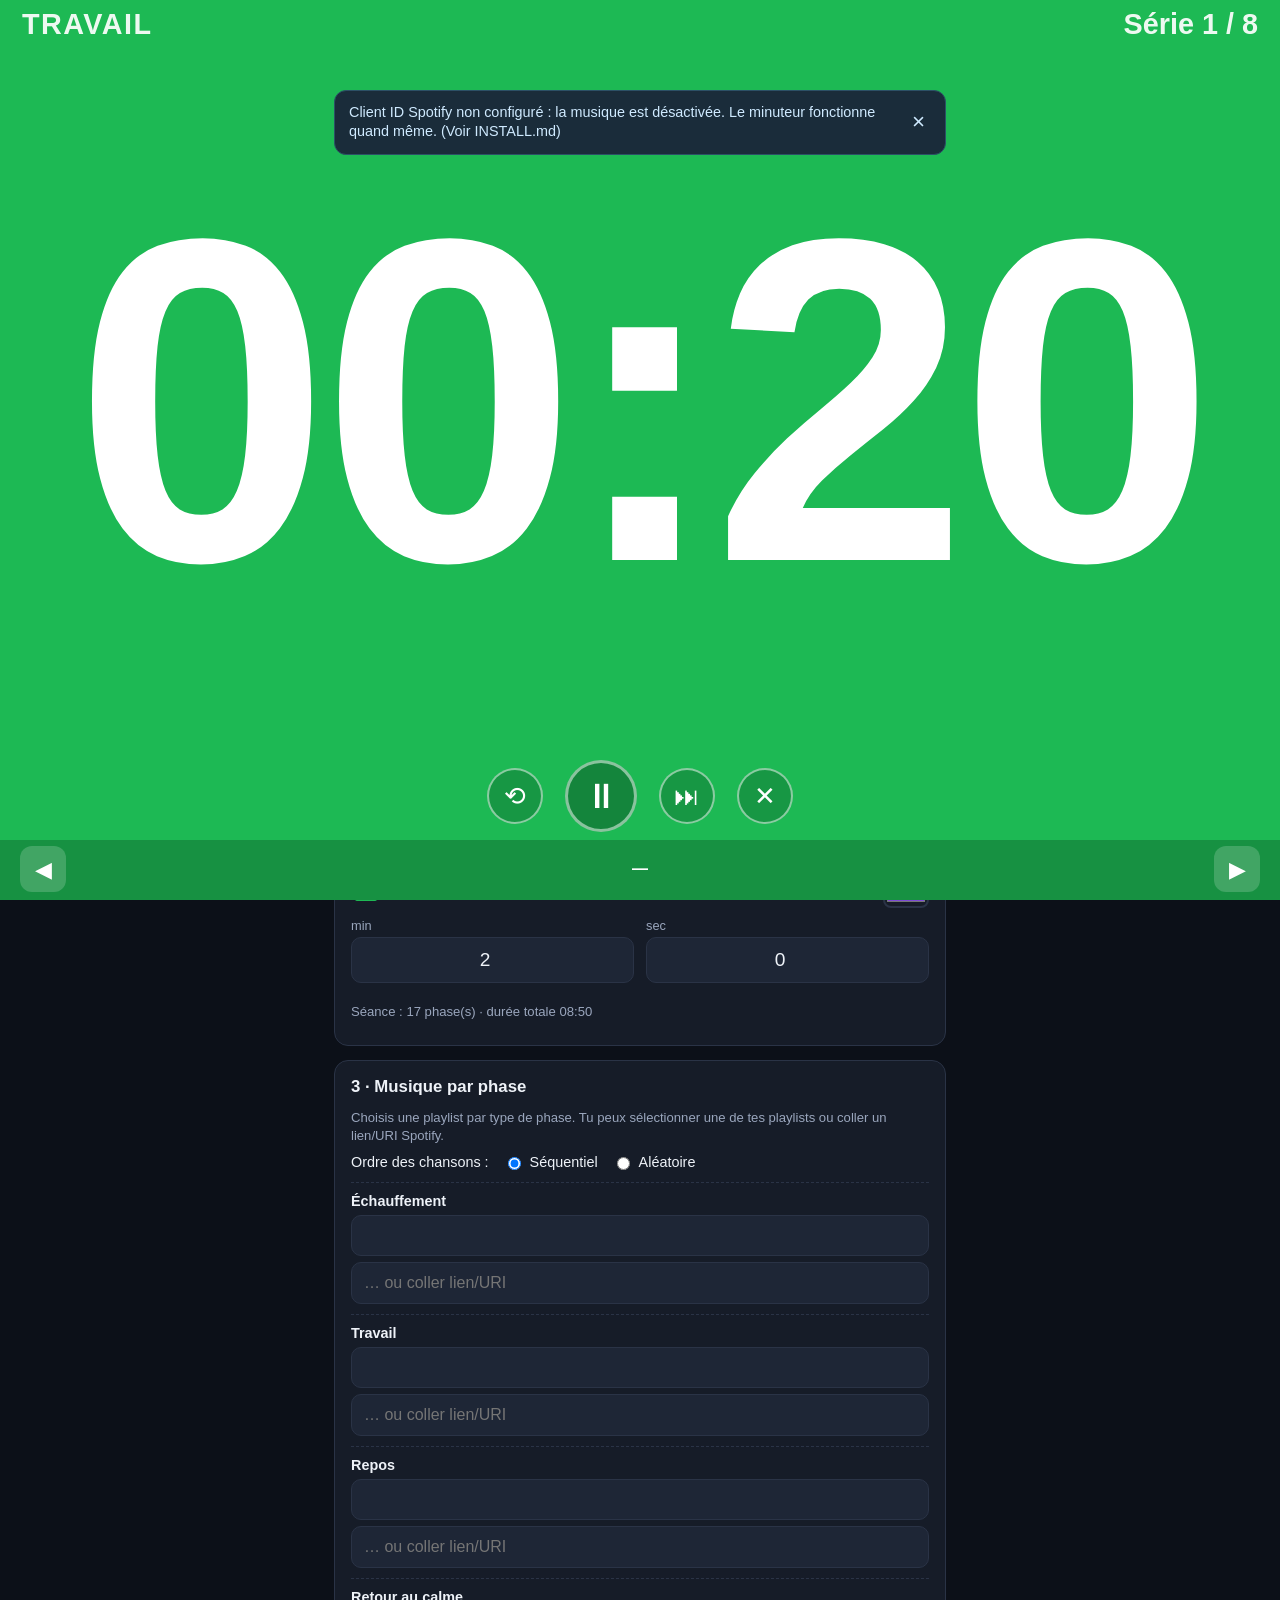
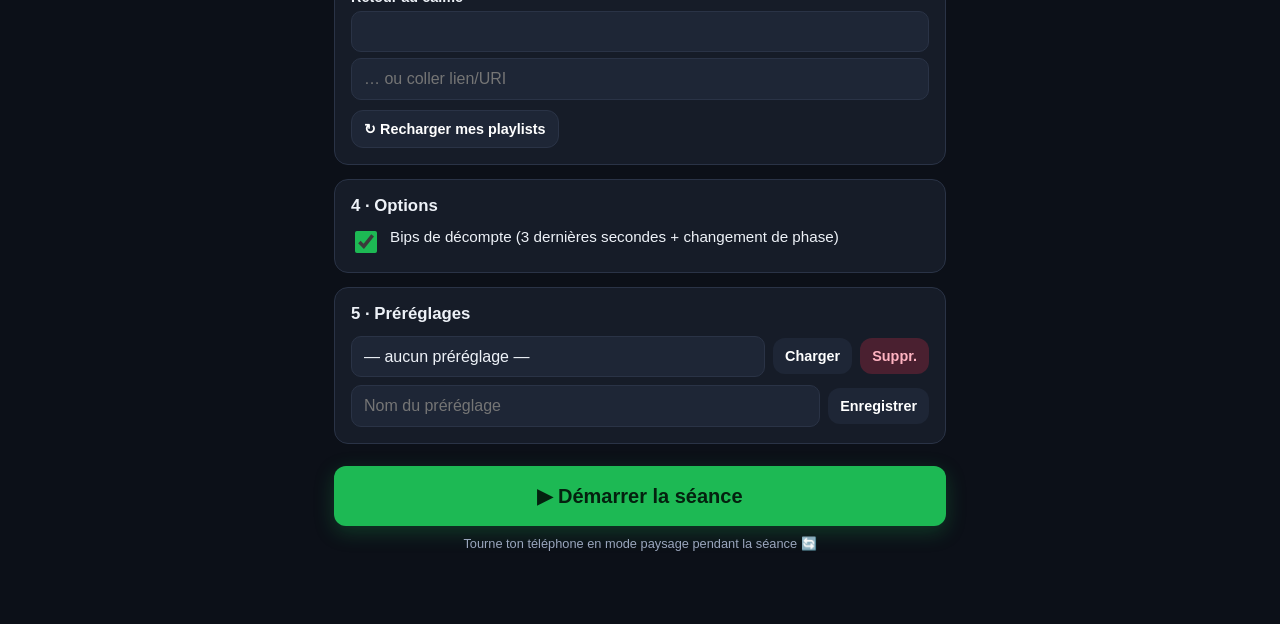
==== interval-timer/index.html @ 262f80fc "Add interval timer web app with Spotify control Personal landscape-first interval timer (climbing tr" ====
<!DOCTYPE html>
<html lang="fr">
<head>
  <meta charset="UTF-8" />
  <!-- viewport-fit=cover + user-scalable=no : plein écran propre sur téléphone -->
  <meta name="viewport" content="width=device-width, initial-scale=1, viewport-fit=cover, user-scalable=no" />
  <meta name="theme-color" content="#0c1018" />
  <meta name="description" content="Minuteur d'intervalles d'entraînement avec contrôle de la musique Spotify" />
  <title>Minuteur d'intervalles · Spotify</title>
  <link rel="stylesheet" href="css/style.css" />
</head>
<body>

  <!-- ============================================================= -->
  <!--  ÉCRAN DE CONFIGURATION (visible en portrait / hors séance)   -->
  <!-- ============================================================= -->
  <main id="config-screen" class="config-screen">

    <header class="app-header">
      <h1>Minuteur d'intervalles</h1>
      <p class="subtitle">Entraînement + musique Spotify</p>
    </header>

    <!-- Bandeau de message global (erreurs / infos en français) -->
    <div id="banner" class="banner" hidden>
      <span id="banner-text"></span>
      <button id="banner-close" class="banner-close" aria-label="Fermer">×</button>
    </div>

    <!-- ----------------------------------------------------------- -->
    <!--  SECTION : Connexion Spotify                                -->
    <!-- ----------------------------------------------------------- -->
    <section class="card">
      <h2>1 · Spotify</h2>

      <div id="spotify-disconnected">
        <p class="hint">Connecte ton compte Spotify Premium pour contrôler la musique.
          Le minuteur fonctionne aussi <strong>sans</strong> Spotify.</p>
        <button id="btn-connect" class="btn btn-spotify">Connecter Spotify</button>
      </div>

      <div id="spotify-connected" hidden>
        <p class="status-ok">✓ Connecté <span id="spotify-user-name"></span></p>

        <label class="field">
          <span>Appareil de lecture</span>
          <div class="row">
            <select id="device-select" class="select"></select>
            <button id="btn-refresh-devices" class="btn btn-small" title="Rafraîchir la liste">↻</button>
          </div>
        </label>
        <p class="hint">
          Si la liste est vide ou que la lecture ne démarre pas :
          ouvre l'app Spotify, lance une chanson 2 secondes, puis appuie sur ↻.
        </p>
        <button id="btn-wake-spotify" class="btn btn-secondary">Activer cet appareil (réveiller Spotify)</button>

        <label class="field" style="margin-top:1rem">
          <span>Volume Spotify</span>
          <input id="volume-slider" class="slider" type="range" min="0" max="100" value="60" />
        </label>

        <button id="btn-disconnect" class="btn btn-text">Se déconnecter</button>
      </div>
    </section>

    <!-- ----------------------------------------------------------- -->
    <!--  SECTION : Phases & durées                                  -->
    <!-- ----------------------------------------------------------- -->
    <section class="card">
      <h2>2 · Phases</h2>

      <!-- ÉCHAUFFEMENT (optionnel) -->
      <div class="phase-block" data-phase="warmup">
        <div class="phase-head">
          <label class="toggle">
            <input type="checkbox" id="warmup-enabled" />
            <span>Échauffement</span>
          </label>
          <span class="swatch-wrap">
            <input type="color" class="color-input" id="warmup-color" />
          </span>
        </div>
        <div class="duration-row">
          <label>min <input type="number" id="warmup-min" min="0" max="99" value="3" inputmode="numeric" /></label>
          <label>sec <input type="number" id="warmup-sec" min="0" max="59" value="0" inputmode="numeric" /></label>
        </div>
      </div>

      <!-- TRAVAIL -->
      <div class="phase-block" data-phase="work">
        <div class="phase-head">
          <span class="phase-name">Travail</span>
          <span class="swatch-wrap">
            <input type="color" class="color-input" id="work-color" />
          </span>
        </div>
        <div class="duration-row">
          <label>min <input type="number" id="work-min" min="0" max="99" value="0" inputmode="numeric" /></label>
          <label>sec <input type="number" id="work-sec" min="0" max="59" value="20" inputmode="numeric" /></label>
        </div>
      </div>

      <!-- REPOS -->
      <div class="phase-block" data-phase="rest">
        <div class="phase-head">
          <span class="phase-name">Repos</span>
          <span class="swatch-wrap">
            <input type="color" class="color-input" id="rest-color" />
          </span>
        </div>
        <div class="duration-row">
          <label>min <input type="number" id="rest-min" min="0" max="99" value="0" inputmode="numeric" /></label>
          <label>sec <input type="number" id="rest-sec" min="0" max="59" value="10" inputmode="numeric" /></label>
        </div>
      </div>

      <!-- NOMBRE DE SÉRIES -->
      <div class="phase-block">
        <div class="phase-head">
          <span class="phase-name">Nombre de séries</span>
          <input type="number" id="series-count" class="series-input" min="1" max="99" value="8" inputmode="numeric" />
        </div>
      </div>

      <!-- RETOUR AU CALME (optionnel) -->
      <div class="phase-block" data-phase="cooldown">
        <div class="phase-head">
          <label class="toggle">
            <input type="checkbox" id="cooldown-enabled" />
            <span>Retour au calme</span>
          </label>
          <span class="swatch-wrap">
            <input type="color" class="color-input" id="cooldown-color" />
          </span>
        </div>
        <div class="duration-row">
          <label>min <input type="number" id="cooldown-min" min="0" max="99" value="2" inputmode="numeric" /></label>
          <label>sec <input type="number" id="cooldown-sec" min="0" max="59" value="0" inputmode="numeric" /></label>
        </div>
      </div>

      <p class="hint" id="session-summary"></p>
    </section>

    <!-- ----------------------------------------------------------- -->
    <!--  SECTION : Musique par phase                                -->
    <!-- ----------------------------------------------------------- -->
    <section class="card">
      <h2>3 · Musique par phase</h2>
      <p class="hint">Choisis une playlist par type de phase. Tu peux sélectionner une de
        tes playlists ou coller un lien/URI Spotify.</p>

      <div class="music-order">
        <span>Ordre des chansons :</span>
        <label><input type="radio" name="track-order" value="sequential" checked /> Séquentiel</label>
        <label><input type="radio" name="track-order" value="random" /> Aléatoire</label>
      </div>

      <!-- Un bloc d'assignation par phase, généré ci-dessous -->
      <div class="playlist-assign" data-phase="warmup">
        <span class="pl-label">Échauffement</span>
        <select class="select playlist-select" data-phase="warmup"></select>
        <input class="input playlist-paste" data-phase="warmup" placeholder="… ou coller lien/URI" />
      </div>
      <div class="playlist-assign" data-phase="work">
        <span class="pl-label">Travail</span>
        <select class="select playlist-select" data-phase="work"></select>
        <input class="input playlist-paste" data-phase="work" placeholder="… ou coller lien/URI" />
      </div>
      <div class="playlist-assign" data-phase="rest">
        <span class="pl-label">Repos</span>
        <select class="select playlist-select" data-phase="rest"></select>
        <input class="input playlist-paste" data-phase="rest" placeholder="… ou coller lien/URI" />
      </div>
      <div class="playlist-assign" data-phase="cooldown">
        <span class="pl-label">Retour au calme</span>
        <select class="select playlist-select" data-phase="cooldown"></select>
        <input class="input playlist-paste" data-phase="cooldown" placeholder="… ou coller lien/URI" />
      </div>

      <button id="btn-reload-playlists" class="btn btn-small btn-secondary">↻ Recharger mes playlists</button>
    </section>

    <!-- ----------------------------------------------------------- -->
    <!--  SECTION : Sons & options                                   -->
    <!-- ----------------------------------------------------------- -->
    <section class="card">
      <h2>4 · Options</h2>
      <label class="toggle big">
        <input type="checkbox" id="beeps-enabled" checked />
        <span>Bips de décompte (3 dernières secondes + changement de phase)</span>
      </label>
    </section>

    <!-- ----------------------------------------------------------- -->
    <!--  SECTION : Préréglages                                      -->
    <!-- ----------------------------------------------------------- -->
    <section class="card">
      <h2>5 · Préréglages</h2>
      <div class="row">
        <select id="preset-select" class="select"></select>
        <button id="btn-load-preset" class="btn btn-small">Charger</button>
        <button id="btn-delete-preset" class="btn btn-small btn-danger">Suppr.</button>
      </div>
      <div class="row" style="margin-top:.5rem">
        <input id="preset-name" class="input" placeholder="Nom du préréglage" />
        <button id="btn-save-preset" class="btn btn-small">Enregistrer</button>
      </div>
    </section>

    <!-- BOUTON DÉMARRER -->
    <button id="btn-start" class="btn btn-primary btn-start">▶ Démarrer la séance</button>
    <p class="rotate-hint">Tourne ton téléphone en mode paysage pendant la séance 🔄</p>

  </main>


  <!-- ============================================================= -->
  <!--  ÉCRAN DE SÉANCE (plein écran, couleur par phase)             -->
  <!-- ============================================================= -->
  <section id="run-screen" class="run-screen" hidden>

    <!-- Bandeau haut : phase + série -->
    <div class="run-top">
      <span id="run-phase-name" class="run-phase-name">Travail</span>
      <span id="run-series" class="run-series">Série 1 / 8</span>
    </div>

    <!-- Le chiffre géant -->
    <div id="run-countdown" class="run-countdown">00:20</div>

    <!-- Barre de contrôle -->
    <div class="run-controls">
      <button id="btn-reset" class="ctrl" title="Réinitialiser">⟲</button>
      <button id="btn-pause" class="ctrl ctrl-main" title="Pause / Reprendre">⏸</button>
      <button id="btn-skip" class="ctrl" title="Passer la phase">⏭</button>
      <button id="btn-exit" class="ctrl" title="Quitter">✕</button>
    </div>

    <!-- Barre du bas : chanson en cours + flèches -->
    <div class="run-music">
      <button id="btn-prev-track" class="track-arrow" title="Chanson précédente">◀</button>
      <div class="track-info">
        <span id="track-title" class="track-title">—</span>
        <span id="track-artist" class="track-artist"></span>
      </div>
      <button id="btn-next-track" class="track-arrow" title="Chanson suivante">▶</button>
    </div>

  </section>

  <!-- Scripts (ordre = dépendances). Pas de build, pas de modules. -->
  <script src="js/config.js"></script>
  <script src="js/audio.js"></script>
  <script src="js/spotify-auth.js"></script>
  <script src="js/spotify-player.js"></script>
  <script src="js/timer-engine.js"></script>
  <script src="js/presets.js"></script>
  <script src="js/app.js"></script>
</body>
</html>
---- interval-timer/css/style.css ----
/* =====================================================================
 *  style.css — Minuteur d'intervalles. Mobile d'abord, fort contraste.
 *  Config = portrait ; Séance = plein écran avec chiffre géant en paysage.
 * ===================================================================== */

:root {
  --bg: #0c1018;
  --card: #161c28;
  --card-2: #1e2636;
  --line: #2a3346;
  --text: #eef2f8;
  --muted: #9aa6bd;
  --accent: #1db954;     /* vert Spotify */
  --danger: #e0455e;
  --radius: 14px;
}

* { box-sizing: border-box; }

html, body {
  margin: 0;
  padding: 0;
  background: var(--bg);
  color: var(--text);
  font-family: -apple-system, BlinkMacSystemFont, "Segoe UI", Roboto, Helvetica, Arial, sans-serif;
  -webkit-font-smoothing: antialiased;
  overscroll-behavior: none;
}

/* =========================== ÉCRAN CONFIG =========================== */
.config-screen {
  max-width: 640px;
  margin: 0 auto;
  padding: 16px 14px 60px;
}

.app-header { text-align: center; margin: 8px 0 18px; }
.app-header h1 { font-size: 1.5rem; margin: 0; }
.subtitle { color: var(--muted); margin: 4px 0 0; font-size: .9rem; }

.card {
  background: var(--card);
  border: 1px solid var(--line);
  border-radius: var(--radius);
  padding: 16px;
  margin-bottom: 14px;
}
.card h2 { margin: 0 0 12px; font-size: 1.05rem; color: var(--text); }

.hint { color: var(--muted); font-size: .82rem; line-height: 1.4; margin: 8px 0; }
.status-ok { color: var(--accent); font-weight: 600; }

/* Champs */
.field { display: block; margin-bottom: 10px; }
.field > span { display: block; font-size: .8rem; color: var(--muted); margin-bottom: 6px; }

.input, .select, input[type="number"] {
  background: var(--card-2);
  border: 1px solid var(--line);
  color: var(--text);
  border-radius: 10px;
  padding: 11px 12px;
  font-size: 1rem;
  width: 100%;
}
.select { appearance: none; }
.row { display: flex; gap: 8px; align-items: center; }
.row > .select, .row > .input { flex: 1; }

/* Boutons */
.btn {
  border: none;
  border-radius: 12px;
  padding: 13px 16px;
  font-size: 1rem;
  font-weight: 600;
  color: #fff;
  background: var(--card-2);
  cursor: pointer;
  -webkit-tap-highlight-color: transparent;
}
.btn:active { transform: scale(.98); }
.btn-small { padding: 10px 12px; font-size: .9rem; flex: 0 0 auto; }
.btn-primary { background: var(--accent); color: #04210f; }
.btn-secondary { background: var(--card-2); border: 1px solid var(--line); }
.btn-spotify { background: #1db954; color: #04210f; width: 100%; }
.btn-danger { background: #4a2030; color: #ffb3c1; }
.btn-text { background: none; color: var(--muted); padding: 8px; text-decoration: underline; }
.btn-start {
  width: 100%;
  font-size: 1.25rem;
  padding: 18px;
  margin-top: 8px;
  background: var(--accent);
  color: #04210f;
  box-shadow: 0 6px 20px rgba(29,185,84,.25);
}
.rotate-hint { text-align: center; color: var(--muted); font-size: .8rem; margin-top: 10px; }

/* Bloc de phase */
.phase-block {
  border-top: 1px solid var(--line);
  padding: 12px 0;
}
.phase-block:first-of-type { border-top: none; }
.phase-head { display: flex; align-items: center; justify-content: space-between; gap: 10px; }
.phase-name { font-weight: 600; font-size: 1.05rem; }

.toggle { display: flex; align-items: center; gap: 10px; cursor: pointer; font-weight: 600; }
.toggle input { width: 22px; height: 22px; accent-color: var(--accent); }
.toggle.big { font-weight: 500; font-size: .95rem; align-items: flex-start; }
.toggle.big span { color: var(--text); }

.duration-row { display: flex; gap: 12px; margin-top: 10px; }
.duration-row label { flex: 1; font-size: .8rem; color: var(--muted); }
.duration-row input { margin-top: 4px; text-align: center; font-size: 1.2rem; }

.series-input { width: 90px; text-align: center; font-size: 1.2rem; }

/* Pastille de couleur */
.swatch-wrap { display: inline-flex; }
.color-input {
  width: 46px; height: 36px; padding: 0;
  border: 2px solid var(--line); border-radius: 8px; background: none; cursor: pointer;
}

/* Musique */
.music-order { display: flex; gap: 14px; flex-wrap: wrap; align-items: center; margin-bottom: 12px; font-size: .9rem; }
.music-order label { display: inline-flex; gap: 6px; align-items: center; }
.playlist-assign {
  display: grid;
  grid-template-columns: 1fr;
  gap: 6px;
  padding: 10px 0;
  border-top: 1px dashed var(--line);
}
.pl-label { font-weight: 600; font-size: .9rem; }
.slider { width: 100%; accent-color: var(--accent); }

/* =========================== BANNIÈRE =========================== */
.banner {
  position: sticky; top: 8px; z-index: 50;
  display: flex; align-items: center; gap: 10px;
  background: #243042; border: 1px solid var(--line);
  border-radius: 12px; padding: 12px 14px; margin-bottom: 12px;
  font-size: .9rem; line-height: 1.35;
}
.banner-error { background: #3a1d27; border-color: #6b2f3f; color: #ffd2da; }
.banner-info { background: #1a2c3a; border-color: #2c5066; color: #cfeaff; }
.banner-close { margin-left: auto; background: none; border: none; color: inherit; font-size: 1.4rem; line-height: 1; cursor: pointer; }

/* =========================== ÉCRAN SÉANCE =========================== */
.run-screen {
  position: fixed; inset: 0;
  display: flex; flex-direction: column;
  background: var(--accent);
  color: #fff;
  padding: env(safe-area-inset-top) env(safe-area-inset-right) env(safe-area-inset-bottom) env(safe-area-inset-left);
  overflow: hidden;
}

.run-top {
  display: flex; justify-content: space-between; align-items: center;
  padding: 14px 20px; font-weight: 700;
  font-size: clamp(1rem, 4vw, 1.8rem);
  opacity: .92;
}
.run-phase-name { text-transform: uppercase; letter-spacing: .05em; }

/* LE CHIFFRE GÉANT : occupe tout l'espace, le plus gros possible. */
.run-countdown {
  flex: 1;
  display: flex; align-items: center; justify-content: center;
  font-weight: 800;
  font-variant-numeric: tabular-nums;
  line-height: 1;
  /* Taille basée sur le viewport : énorme, sans déborder.
     « MM:SS » fait ~2,5em de large → on plafonne pour rester dans la largeur. */
  font-size: min(36vw, 60vh);
  letter-spacing: -0.02em;
  padding: 0 2vw;
  text-align: center;
}

.run-controls {
  display: flex; justify-content: center; align-items: center; gap: 16px;
  padding: 10px 16px 16px;
}
.ctrl {
  width: 64px; height: 64px; border-radius: 50%;
  border: 2px solid rgba(255,255,255,.5);
  background: rgba(0,0,0,.18); color: inherit;
  font-size: 1.6rem; cursor: pointer;
  display: flex; align-items: center; justify-content: center;
  -webkit-tap-highlight-color: transparent;
}
.ctrl:active { transform: scale(.94); }
.ctrl-main { width: 84px; height: 84px; font-size: 2.2rem; background: rgba(0,0,0,.28); border-width: 3px; }

/* Barre musique en bas */
.run-music {
  display: flex; align-items: center; gap: 14px;
  padding: 10px 18px calc(14px + env(safe-area-inset-bottom));
  background: rgba(0,0,0,.22);
}
.track-arrow {
  flex: 0 0 auto;
  width: 52px; height: 52px; border-radius: 12px;
  border: none; background: rgba(255,255,255,.18); color: inherit;
  font-size: 1.4rem; cursor: pointer;
}
.track-arrow:active { transform: scale(.94); }
.track-info { flex: 1; min-width: 0; text-align: center; }
.track-title { display: block; font-weight: 700; font-size: 1rem; white-space: nowrap; overflow: hidden; text-overflow: ellipsis; }
.track-artist { display: block; font-size: .82rem; opacity: .85; white-space: nowrap; overflow: hidden; text-overflow: ellipsis; }

/* ---- Mode PAYSAGE : on maximise le chiffre, contrôles compacts ---- */
@media (orientation: landscape) {
  .run-top { padding: 8px 22px; }
  .run-countdown { font-size: min(36vw, 80vh); }
  .run-controls { padding: 6px 16px 8px; gap: 22px; }
  .ctrl { width: 56px; height: 56px; }
  .ctrl-main { width: 72px; height: 72px; }
  .run-music { padding: 6px 20px calc(8px + env(safe-area-inset-bottom)); }
  .track-arrow { width: 46px; height: 46px; }
}

/* Hauteur réduite (téléphone en paysage) : on resserre encore. */
@media (orientation: landscape) and (max-height: 480px) {
  .run-controls { gap: 14px; padding: 4px 12px; }
  .ctrl { width: 48px; height: 48px; font-size: 1.3rem; }
  .ctrl-main { width: 60px; height: 60px; font-size: 1.7rem; }
  .track-arrow { width: 42px; height: 42px; }
}
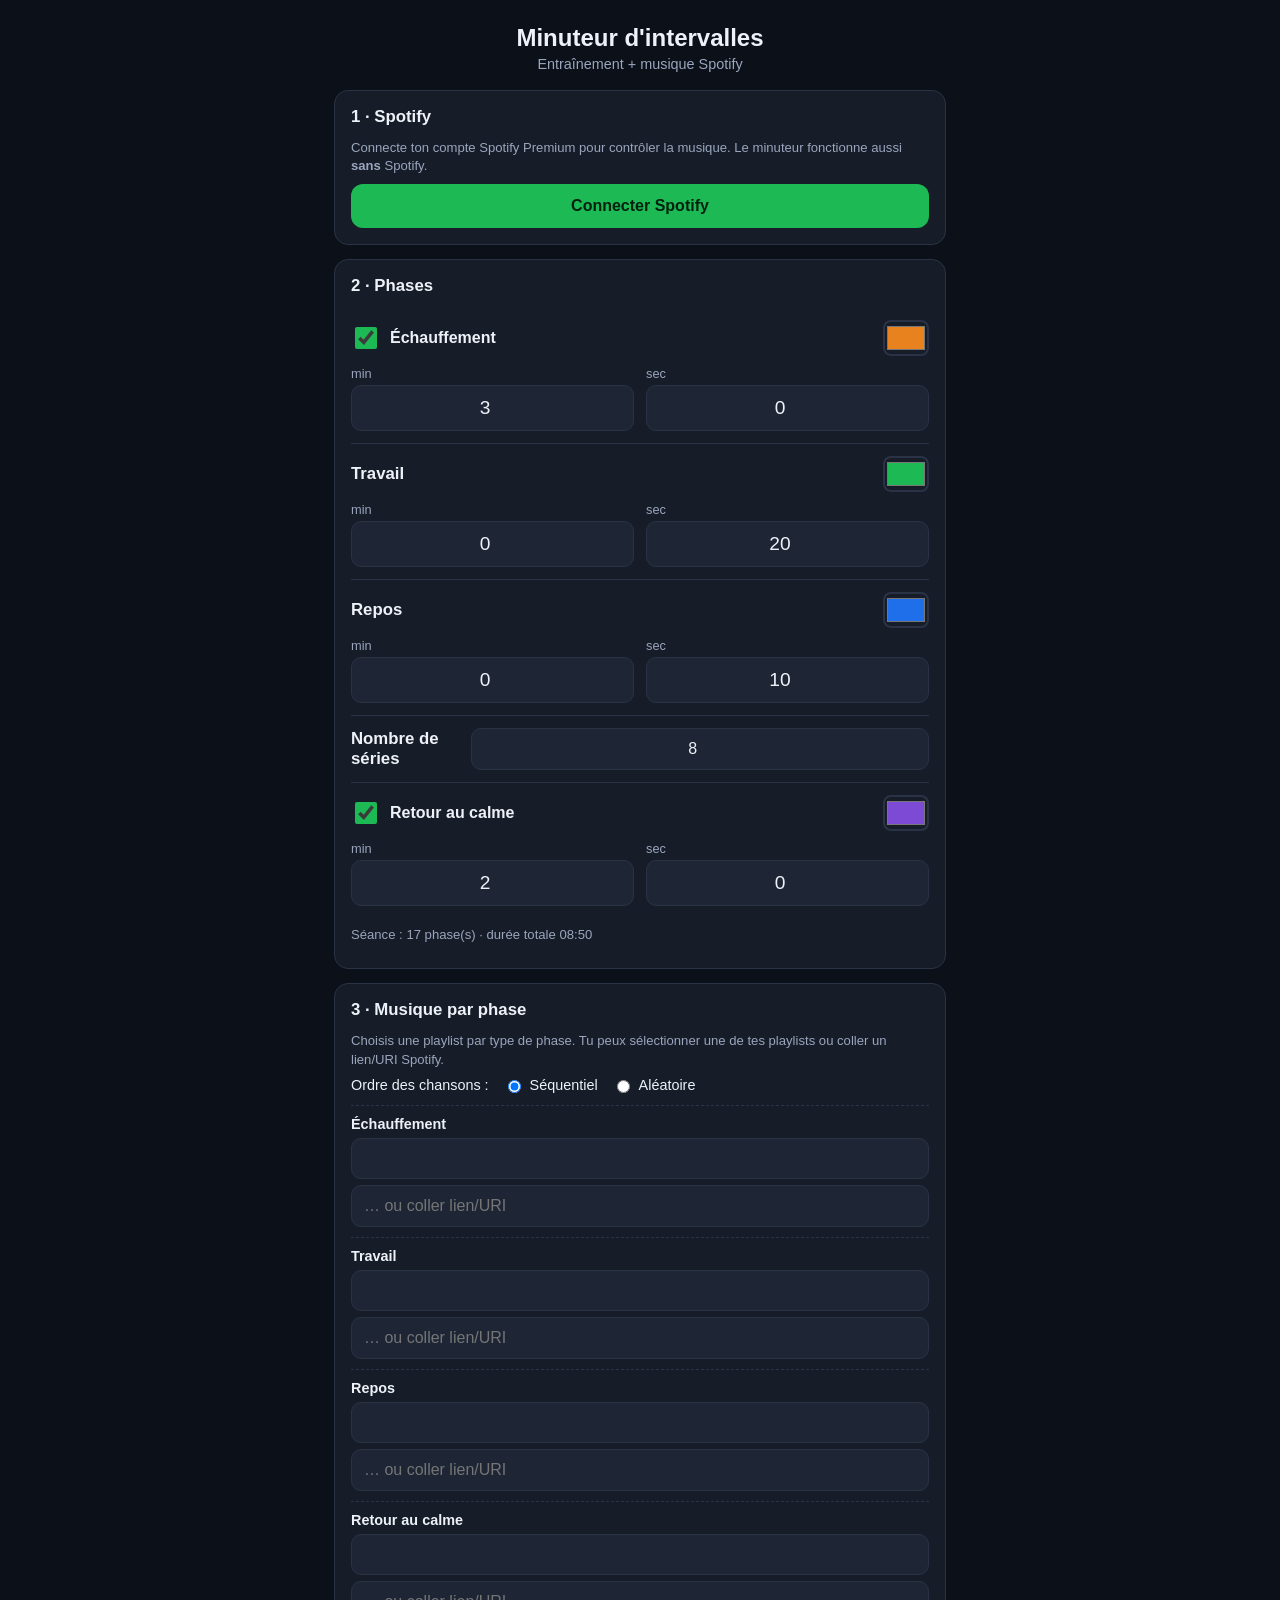
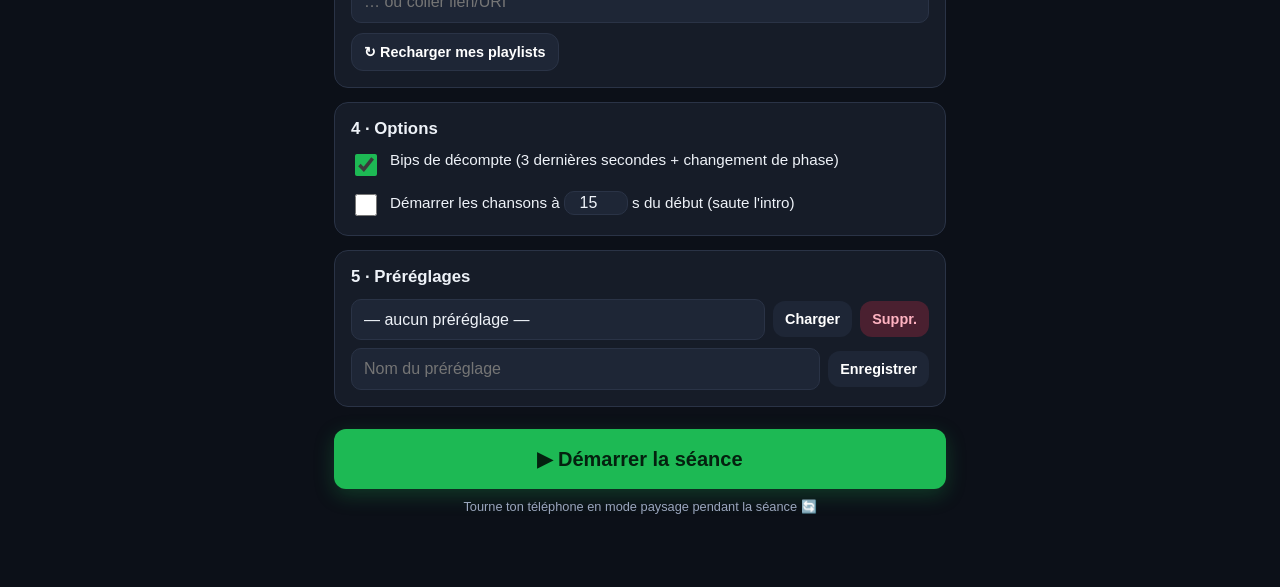
==== commit 107ebf0d: "Add option to start songs at N seconds (skip intro) New "Démarrer les chansons à X s du début" toggl" ====
--- a/interval-timer/index.html
+++ b/interval-timer/index.html
@@ -191,6 +191,13 @@
         <input type="checkbox" id="beeps-enabled" checked />
         <span>Bips de décompte (3 dernières secondes + changement de phase)</span>
       </label>
+      <label class="toggle big" style="margin-top:12px">
+        <input type="checkbox" id="skip-intro-enabled" />
+        <span>Démarrer les chansons à
+          <input type="number" id="skip-intro-sec" min="1" max="180" value="15"
+                 inputmode="numeric" style="width:64px; text-align:center" />
+          s du début (saute l'intro)</span>
+      </label>
     </section>
 
     <!-- ----------------------------------------------------------- -->
--- a/interval-timer/css/style.css
+++ b/interval-timer/css/style.css
@@ -16,6 +16,11 @@
 }
 
 * { box-sizing: border-box; }
+
+/* IMPORTANT : garantit que l'attribut HTML `hidden` masque vraiment un
+   élément, même si une règle plus bas lui donne `display: flex`.
+   Sans ceci, l'écran de séance resterait affiché par-dessus le menu. */
+[hidden] { display: none !important; }
 
 html, body {
   margin: 0;
@@ -160,6 +165,7 @@
 }
 
 .run-top {
+  flex: 0 0 auto;            /* taille fixe : ne disparaît jamais */
   display: flex; justify-content: space-between; align-items: center;
   padding: 14px 20px; font-weight: 700;
   font-size: clamp(1rem, 4vw, 1.8rem);
@@ -167,22 +173,26 @@
 }
 .run-phase-name { text-transform: uppercase; letter-spacing: .05em; }
 
-/* LE CHIFFRE GÉANT : occupe tout l'espace, le plus gros possible. */
+/* LE CHIFFRE GÉANT : prend l'espace RESTANT, sans jamais pousser les
+   boutons hors de l'écran. min-height:0 + overflow:hidden garantissent
+   que les contrôles et la barre musique restent toujours visibles. */
 .run-countdown {
-  flex: 1;
+  flex: 1 1 0;
+  min-height: 0;
+  overflow: hidden;
   display: flex; align-items: center; justify-content: center;
   font-weight: 800;
   font-variant-numeric: tabular-nums;
   line-height: 1;
-  /* Taille basée sur le viewport : énorme, sans déborder.
-     « MM:SS » fait ~2,5em de large → on plafonne pour rester dans la largeur. */
-  font-size: min(36vw, 60vh);
+  /* Plafonné par la hauteur dispo (vh) ET la largeur (vw). */
+  font-size: min(34vw, 50vh);
   letter-spacing: -0.02em;
   padding: 0 2vw;
   text-align: center;
 }
 
 .run-controls {
+  flex: 0 0 auto;            /* taille fixe : toujours accessible */
   display: flex; justify-content: center; align-items: center; gap: 16px;
   padding: 10px 16px 16px;
 }
@@ -199,6 +209,7 @@
 
 /* Barre musique en bas */
 .run-music {
+  flex: 0 0 auto;            /* taille fixe : toujours visible */
   display: flex; align-items: center; gap: 14px;
   padding: 10px 18px calc(14px + env(safe-area-inset-bottom));
   background: rgba(0,0,0,.22);
@@ -216,8 +227,9 @@
 
 /* ---- Mode PAYSAGE : on maximise le chiffre, contrôles compacts ---- */
 @media (orientation: landscape) {
-  .run-top { padding: 8px 22px; }
-  .run-countdown { font-size: min(36vw, 80vh); }
+  .run-top { padding: 6px 22px; }
+  /* Plafonné par la hauteur pour laisser la place aux boutons. */
+  .run-countdown { font-size: min(34vw, 52vh); }
   .run-controls { padding: 6px 16px 8px; gap: 22px; }
   .ctrl { width: 56px; height: 56px; }
   .ctrl-main { width: 72px; height: 72px; }
@@ -225,10 +237,15 @@
   .track-arrow { width: 46px; height: 46px; }
 }
 
-/* Hauteur réduite (téléphone en paysage) : on resserre encore. */
+/* Hauteur réduite (téléphone en paysage) : on resserre encore et on
+   réduit le chiffre pour garantir l'accès aux boutons. */
 @media (orientation: landscape) and (max-height: 480px) {
+  .run-top { padding: 4px 18px; font-size: clamp(.85rem, 3.2vw, 1.2rem); }
+  .run-countdown { font-size: min(30vw, 46vh); }
   .run-controls { gap: 14px; padding: 4px 12px; }
-  .ctrl { width: 48px; height: 48px; font-size: 1.3rem; }
-  .ctrl-main { width: 60px; height: 60px; font-size: 1.7rem; }
-  .track-arrow { width: 42px; height: 42px; }
-}
+  .ctrl { width: 46px; height: 46px; font-size: 1.2rem; }
+  .ctrl-main { width: 56px; height: 56px; font-size: 1.6rem; }
+  .run-music { padding: 4px 16px calc(4px + env(safe-area-inset-bottom)); }
+  .track-arrow { width: 40px; height: 40px; }
+  .track-title { font-size: .9rem; }
+}
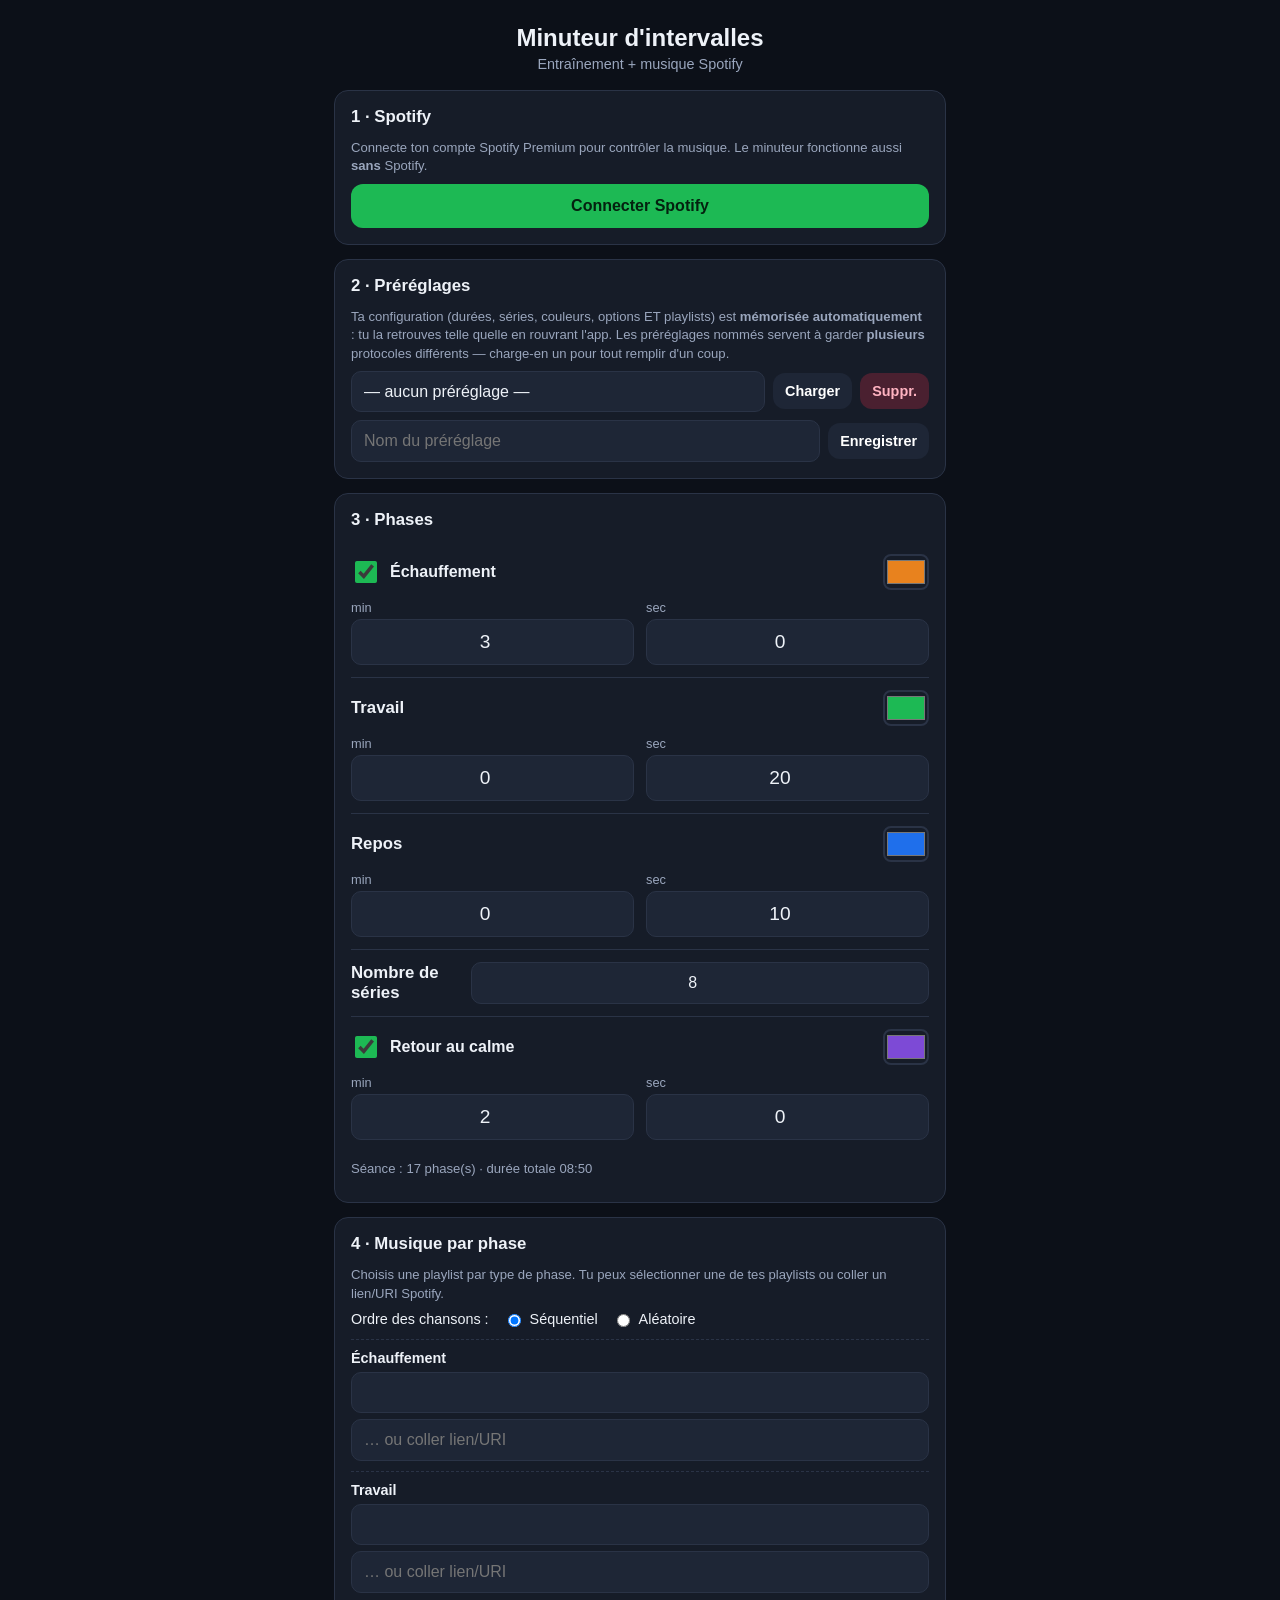
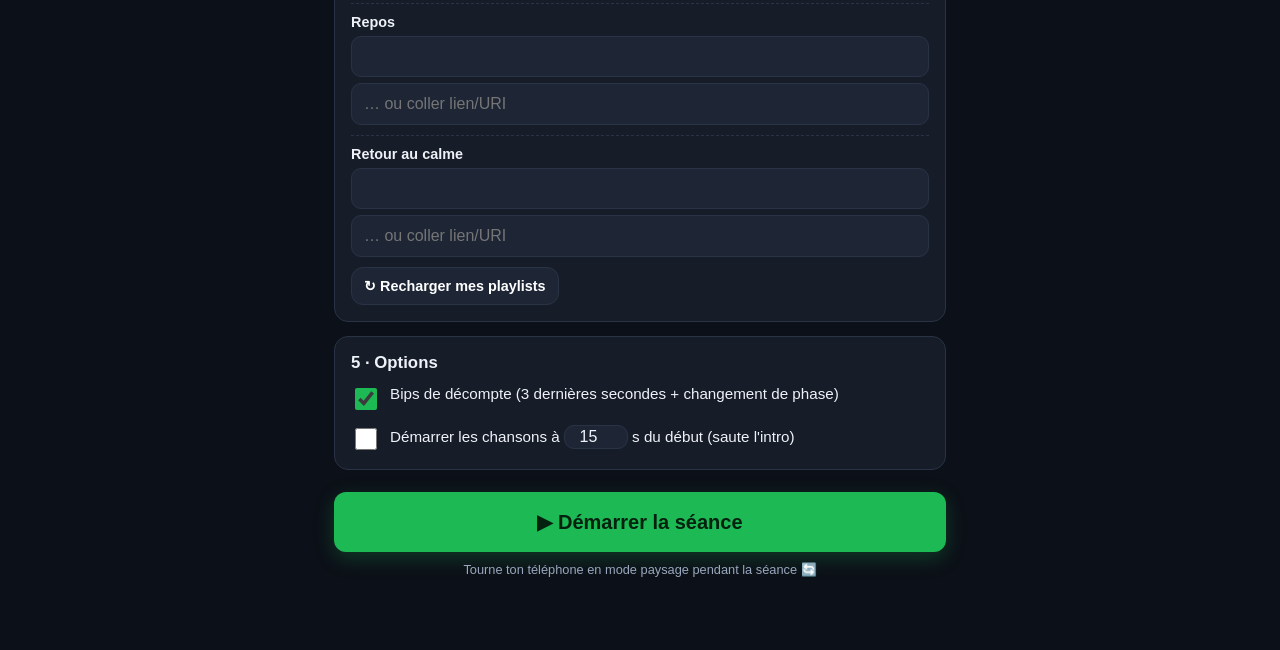
==== commit e5b69e8b: "Presets: auto-remember full config; move presets to section 2 - Auto-save the whole working config (" ====
--- a/interval-timer/index.html
+++ b/interval-timer/index.html
@@ -65,10 +65,30 @@
     </section>
 
     <!-- ----------------------------------------------------------- -->
+    <!--  SECTION : Préréglages                                      -->
+    <!-- ----------------------------------------------------------- -->
+    <section class="card">
+      <h2>2 · Préréglages</h2>
+      <p class="hint">Ta configuration (durées, séries, couleurs, options ET playlists)
+        est <strong>mémorisée automatiquement</strong> : tu la retrouves telle quelle en
+        rouvrant l'app. Les préréglages nommés servent à garder <strong>plusieurs</strong>
+        protocoles différents — charge-en un pour tout remplir d'un coup.</p>
+      <div class="row">
+        <select id="preset-select" class="select"></select>
+        <button id="btn-load-preset" class="btn btn-small">Charger</button>
+        <button id="btn-delete-preset" class="btn btn-small btn-danger">Suppr.</button>
+      </div>
+      <div class="row" style="margin-top:.5rem">
+        <input id="preset-name" class="input" placeholder="Nom du préréglage" />
+        <button id="btn-save-preset" class="btn btn-small">Enregistrer</button>
+      </div>
+    </section>
+
+    <!-- ----------------------------------------------------------- -->
     <!--  SECTION : Phases & durées                                  -->
     <!-- ----------------------------------------------------------- -->
     <section class="card">
-      <h2>2 · Phases</h2>
+      <h2>3 · Phases</h2>
 
       <!-- ÉCHAUFFEMENT (optionnel) -->
       <div class="phase-block" data-phase="warmup">
@@ -147,7 +167,7 @@
     <!--  SECTION : Musique par phase                                -->
     <!-- ----------------------------------------------------------- -->
     <section class="card">
-      <h2>3 · Musique par phase</h2>
+      <h2>4 · Musique par phase</h2>
       <p class="hint">Choisis une playlist par type de phase. Tu peux sélectionner une de
         tes playlists ou coller un lien/URI Spotify.</p>
 
@@ -186,7 +206,7 @@
     <!--  SECTION : Sons & options                                   -->
     <!-- ----------------------------------------------------------- -->
     <section class="card">
-      <h2>4 · Options</h2>
+      <h2>5 · Options</h2>
       <label class="toggle big">
         <input type="checkbox" id="beeps-enabled" checked />
         <span>Bips de décompte (3 dernières secondes + changement de phase)</span>
@@ -200,22 +220,6 @@
       </label>
     </section>
 
-    <!-- ----------------------------------------------------------- -->
-    <!--  SECTION : Préréglages                                      -->
-    <!-- ----------------------------------------------------------- -->
-    <section class="card">
-      <h2>5 · Préréglages</h2>
-      <div class="row">
-        <select id="preset-select" class="select"></select>
-        <button id="btn-load-preset" class="btn btn-small">Charger</button>
-        <button id="btn-delete-preset" class="btn btn-small btn-danger">Suppr.</button>
-      </div>
-      <div class="row" style="margin-top:.5rem">
-        <input id="preset-name" class="input" placeholder="Nom du préréglage" />
-        <button id="btn-save-preset" class="btn btn-small">Enregistrer</button>
-      </div>
-    </section>
-
     <!-- BOUTON DÉMARRER -->
     <button id="btn-start" class="btn btn-primary btn-start">▶ Démarrer la séance</button>
     <p class="rotate-hint">Tourne ton téléphone en mode paysage pendant la séance 🔄</p>
